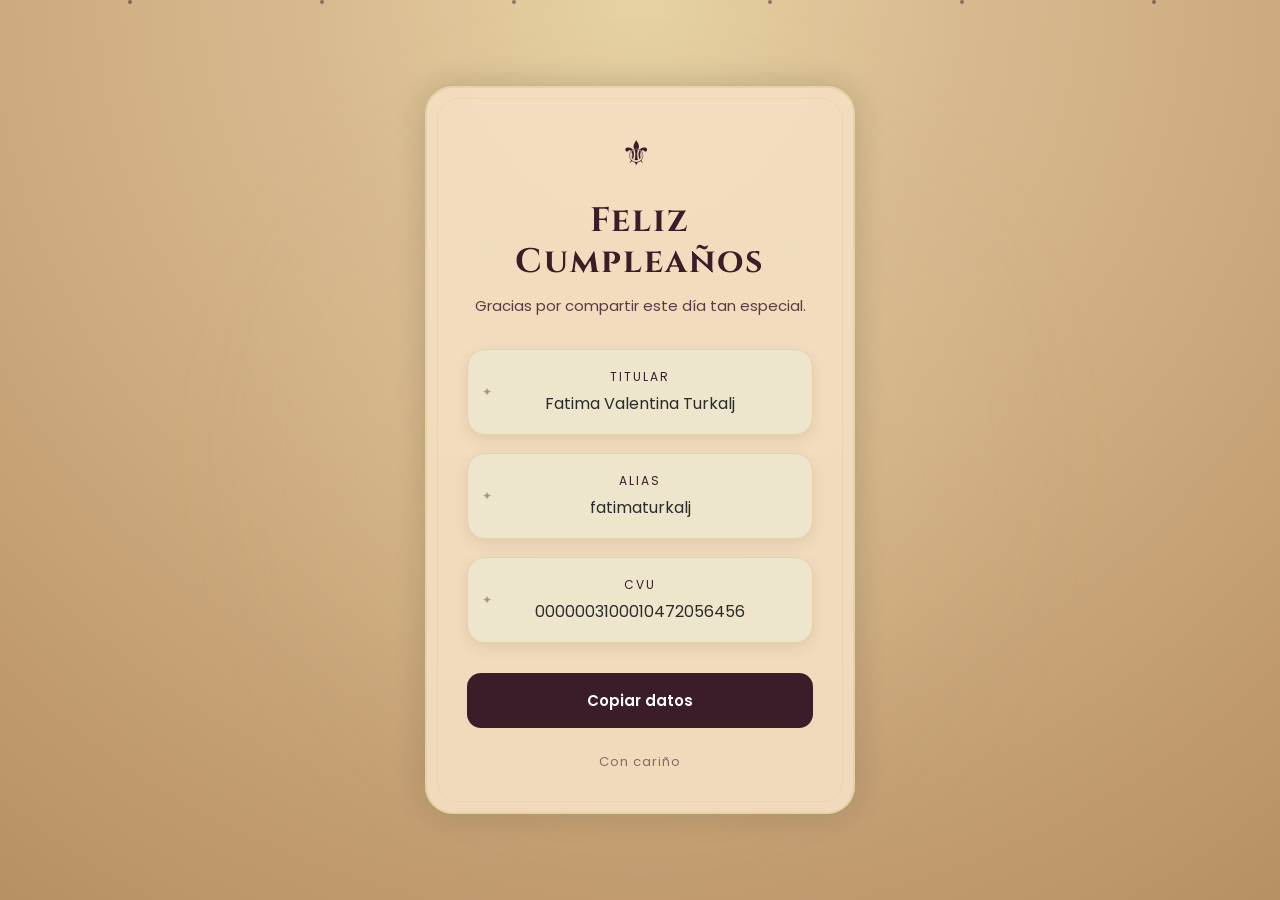
==== mp.html @ 28c3c6df "Primer commit" ====
<!DOCTYPE html>
<html lang="es">
<head>
  <meta charset="UTF-8" />
  <meta name="viewport" content="width=device-width, initial-scale=1.0"/>
  <title>Datos de Fatima</title>

  <link href="https://fonts.googleapis.com/css2?family=Cinzel:wght@400;600&family=Poppins:wght@300;400&display=swap" rel="stylesheet">

 <style>

:root{
  --marfil: #cba97c;
  --bordo: #3b1d29;
  --dorado: #e6d3a3;
  --tinta: #2b2b2b;
  --dorado-suave: #e6d3a3;
}

*{
  margin:0;
  padding:0;
  box-sizing:border-box;
}

body{
  min-height:100vh;
  display:flex;
  justify-content:center;
  align-items:center;

  /* 🎨 FONDO NUEVO usando tus colores */
  background:
  radial-gradient(circle at top,
    #e6d3a3 0%,
    #d8b98f 30%,
    #cba97c 60%,
    #b88f63 100%
  );

  font-family:'Poppins', sans-serif;
  overflow-y:auto;
  overflow-x:hidden;
  color:var(--tinta);
  padding:40px 20px;
  position:relative;
}

/* ✨ brillo suave */
.background-glow{
  position:fixed;
  width:600px;
  height:600px;
  background:rgba(230,211,163,0.18);
  border-radius:50%;
  filter:blur(80px);
  animation:pulse 5s infinite alternate;
  z-index:0;
}

@keyframes pulse{
  from{
    transform:scale(1);
  }
  to{
    transform:scale(1.15);
  }
}

/* 🪄 tarjeta */
.card{
  position:relative;
  width:90%;
  max-width:430px;

  padding:40px;

  margin:40px 0;

  border:2px solid var(--dorado);
  border-radius:28px;

  background:rgba(245,223,194,0.92);

  backdrop-filter:blur(12px);

  box-shadow:
  0 0 30px rgba(0,0,0,0.18),
  0 0 18px rgba(230,211,163,0.25);

  text-align:center;

  z-index:2;

  animation:fadeUp 1.2s ease;

  overflow:hidden;
}

.card::before{
  content:"";
  position:absolute;
  inset:10px;
  border:1px solid rgba(230,211,163,0.7);
  border-radius:22px;
  pointer-events:none;
}

@keyframes fadeUp{
  from{
    opacity:0;
    transform:translateY(30px);
  }
  to{
    opacity:1;
    transform:translateY(0);
  }
}

/* ✨ adornos */
.victorian-frame{
  position:relative;
  font-size:34px;
  color:var(--bordo);
  margin-bottom:22px;
  letter-spacing:8px;
}

.victorian-frame::before,
.victorian-frame::after{
  content:"❧ ❦ ❧";
  position:absolute;
  top:50%;
  transform:translateY(-50%);
  font-size:20px;
  color:rgba(59,29,41,0.5);
  letter-spacing:4px;
  white-space:nowrap;
}

.victorian-frame::before{
  left:-120px;
}

.victorian-frame::after{
  right:-120px;
}

/* 📝 títulos */
h1{
  font-family:'Cinzel', serif;
  font-size:34px;
  margin-bottom:10px;
  color:var(--bordo);
  letter-spacing:2px;
  line-height:1.2;
}

.subtitle{
  color:#5a3b45;
  margin-bottom:30px;
  font-size:15px;
  line-height:1.7;
}

/* 📦 cajas */
.info-box{
  background:#eee5cd;
  border:1px solid var(--dorado);
  border-radius:18px;
  padding:18px;
  margin-bottom:18px;
  transition:0.3s;
  position:relative;

  box-shadow:0 5px 15px rgba(0,0,0,0.08);
}

.info-box::before{
  content:"✦";
  position:absolute;
  left:14px;
  top:50%;
  transform:translateY(-50%);
  color:rgba(59,29,41,0.4);
  font-size:12px;
}

.info-box:hover{
  transform:translateY(-3px);
  border-color:var(--bordo);
  box-shadow:0 0 12px rgba(59,29,41,0.18);
}

.label{
  font-size:12px;
  letter-spacing:2px;
  color:var(--bordo);
  margin-bottom:6px;
  text-transform:uppercase;
}

.value{
  font-size:16px;
  color:var(--tinta);
  word-break:break-word;
  line-height:1.5;
}

/* 🔘 botón */
button{
  width:100%;
  margin-top:12px;
  padding:16px 24px;
  border:none;
  border-radius:14px;
  cursor:pointer;

  background:var(--bordo);

  color:white;
  font-weight:600;
  font-size:15px;
  transition:0.3s;
  font-family:'Poppins', sans-serif;
}

button:hover{
  background:var(--dorado);
  color:var(--tinta);
  transform:scale(1.03);
  box-shadow:0 0 18px rgba(59,29,41,0.25);
}

/* 💌 footer */
.footer{
  margin-top:24px;
  font-size:13px;
  color:#6d4b56;
  opacity:0.8;
  letter-spacing:1px;
}

/* ✨ partículas */
.sparkles{
  position:fixed;
  width:100%;
  height:100%;
  top:0;
  left:0;
  overflow:hidden;
  pointer-events:none;
  z-index:1;
}

.sparkles span{
  position:absolute;
  width:4px;
  height:4px;
  background:var(--bordo);
  border-radius:50%;
  opacity:0.5;
  animation:float 8s linear infinite;
}

@keyframes float{
  from{
    transform:translateY(100vh) scale(0);
    opacity:0;
  }
  20%{
    opacity:1;
  }
  to{
    transform:translateY(-100vh) scale(1.5);
    opacity:0;
  }
}

/* 📱 responsive */
@media(max-width:600px){

  body{
    padding:20px 12px;
    align-items:flex-start;
  }

  .card{
    width:100%;
    padding:28px 20px;
    margin:20px 0;
    border-radius:24px;
  }

  h1{
    font-size:28px;
  }

  .subtitle{
    font-size:14px;
    margin-bottom:24px;
  }

  .info-box{
    padding:16px;
  }

  .label{
    font-size:11px;
  }

  .value{
    font-size:14px;
  }

  button{
    padding:15px;
    font-size:14px;
  }

  .victorian-frame{
    font-size:28px;
  }

  .victorian-frame::before,
  .victorian-frame::after{
    display:none;
  }

}

</style>
</head>

<body>

<div class="background-glow"></div>

<div class="sparkles">
  <span style="left:10%; animation-delay:0s;"></span>
  <span style="left:25%; animation-delay:2s;"></span>
  <span style="left:40%; animation-delay:4s;"></span>
  <span style="left:60%; animation-delay:1s;"></span>
  <span style="left:75%; animation-delay:5s;"></span>
  <span style="left:90%; animation-delay:3s;"></span>
</div>

<div class="card">

  <div class="victorian-frame">
    ⚜
  </div>

  <h1>Feliz Cumpleaños</h1>

  <p class="subtitle">
    Gracias por compartir este día tan especial.
  </p>

  <div class="info-box">
    <div class="label">Titular</div>
    <div class="value">
      Fatima Valentina Turkalj
    </div>
  </div>

  <div class="info-box">
    <div class="label">Alias</div>
    <div class="value" id="alias">
      fatimaturkalj
    </div>
  </div>

  <div class="info-box">
    <div class="label">CVU</div>
    <div class="value" id="cbu">
      0000003100010472056456
    </div>
  </div>

  <button onclick="copiarDatos()">
    Copiar datos
  </button>

  <div class="footer">
    Con cariño 
  </div>

</div>

<script>

function copiarDatos(){

  const alias = document.getElementById("alias").innerText;
  const cbu = document.getElementById("cbu").innerText;

  const texto =
`Alias: ${alias}
CBU: ${cbu}`;

  navigator.clipboard.writeText(texto);

  alert("Datos copiados ✨");

}

</script>

</body>
</html>
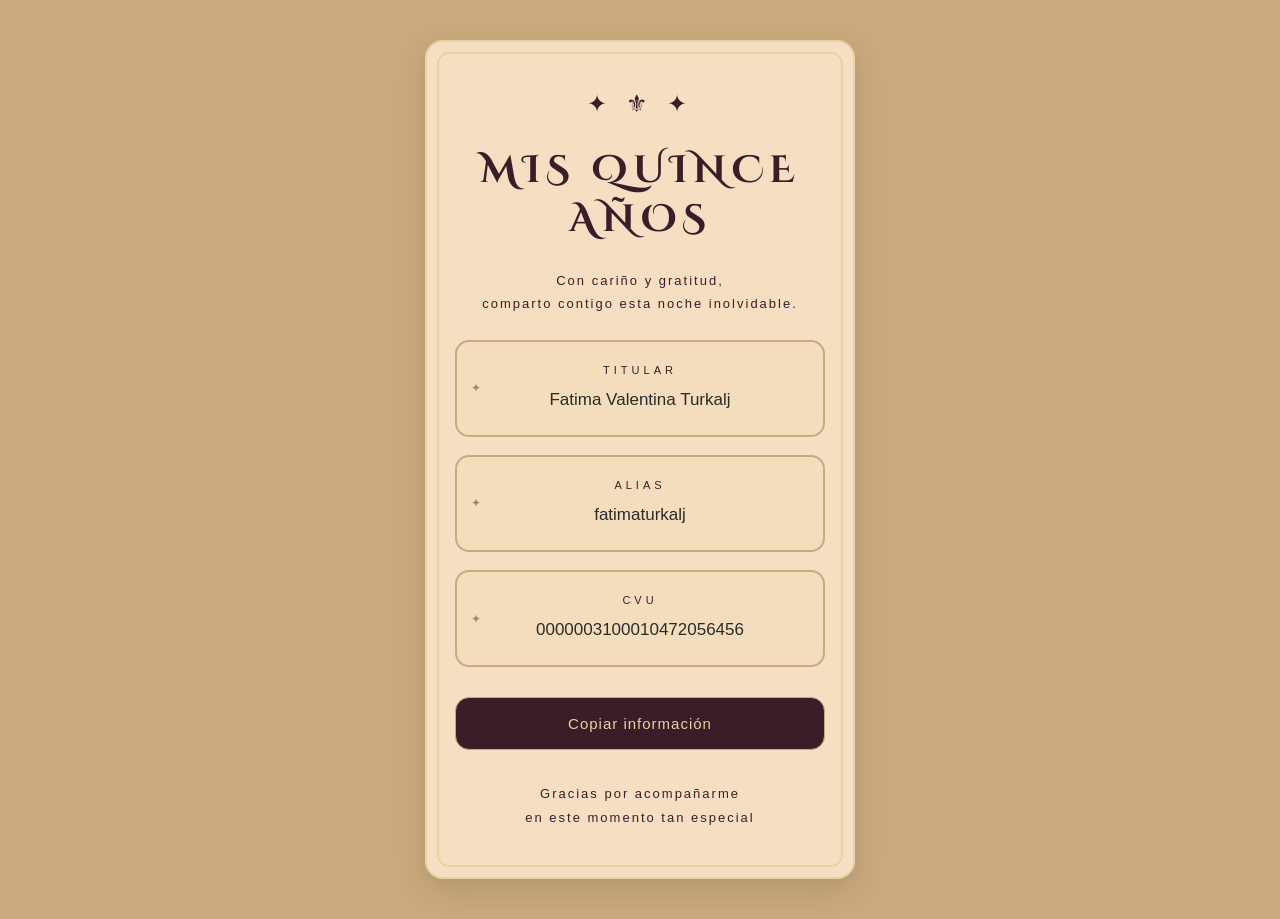
==== commit d8eb59b3: "Septimo cambio" ====
--- a/mp.html
+++ b/mp.html
@@ -1,20 +1,20 @@
 <!DOCTYPE html>
 <html lang="es">
 <head>
-  <meta charset="UTF-8" />
-  <meta name="viewport" content="width=device-width, initial-scale=1.0"/>
-  <title>Datos de Fatima</title>
-
-  <link href="https://fonts.googleapis.com/css2?family=Cinzel:wght@400;600&family=Poppins:wght@300;400&display=swap" rel="stylesheet">
-
- <style>
-
+<meta charset="UTF-8" />
+<meta name="viewport" content="width=device-width, initial-scale=1.0"/>
+
+<link rel="preconnect" href="https://fonts.googleapis.com">
+<link rel="preconnect" href="https://fonts.gstatic.com" crossorigin>
+<link href="https://fonts.googleapis.com/css2?family=Cinzel+Decorative:wght@400;700&family=Cormorant+Garamond:wght@300;400;600&family=Great+Vibes&display=swap" rel="stylesheet"><title>Mis XV Años</title>
+
+<style>
 :root{
-  --marfil: #cba97c;
-  --bordo: #3b1d29;
-  --dorado: #e6d3a3;
-  --tinta: #2b2b2b;
-  --dorado-suave: #e6d3a3;
+ --marfil: #cba97c;
+    --bordo: #3b1d29;  /*4b1e2f*/
+    --dorado: #e6d3a3;
+    --tinta: #2b2b2b;
+    --dorado-suave: #e6d3a3;
 }
 
 *{
@@ -24,307 +24,267 @@
 }
 
 body{
+
   min-height:100vh;
+
   display:flex;
   justify-content:center;
   align-items:center;
 
-  /* 🎨 FONDO NUEVO usando tus colores */
+  padding:40px 18px;
+
+  font-family:'Montserrat', sans-serif;
+
+  color:var(--tinta);
+
   background:
-  radial-gradient(circle at top,
-    #e6d3a3 0%,
-    #d8b98f 30%,
-    #cba97c 60%,
-    #b88f63 100%
-  );
-
-  font-family:'Poppins', sans-serif;
-  overflow-y:auto;
+    var(--marfil);
+
+  position:relative;
+
   overflow-x:hidden;
+}
+
+/* textura suave */
+
+body::before{
+
+  content:"";
+
+  position:fixed;
+  inset:0;
+
+  background-image:
+  radial-gradient(rgba(255,255,255,0.12) 1px, transparent 1px);
+
+
+  opacity:0.20;
+
+  pointer-events:none;
+}
+
+/* tarjeta */
+
+.card{
+
+  width:100%;
+  max-width:430px;
+
+  background: #f5dfc2;
+
+  backdrop-filter:blur(3px);
+
+  border:2px solid var(--dorado-suave);
+
+  border-radius:18px;
+
+  padding:48px 28px;
+
+  position:relative;
+
+  box-shadow:
+  0 10px 30px rgba(43,43,43,0.15);
+
+  text-align:center;
+}
+
+/* doble borde */
+
+.card::before{
+
+  content:"";
+
+  position:absolute;
+
+  inset:10px;
+
+  border:2px solid var(--dorado);
+
+  border-radius:12px;
+
+  pointer-events:none;
+}
+
+/* ornamento */
+
+.ornament{
+
+  font-size:24px;
+
+  color:var(--bordo);
+
+  margin-bottom:28px;
+
+  letter-spacing:6px;
+}
+
+/* titulo */
+
+h1{
+
+font-family: 'Cinzel Decorative', serif;
+  font-weight:600;
+  font-size:38px;
+  color:var(--bordo);
+
+  letter-spacing:6px;
+
+  text-transform:uppercase;
+
+  line-height:1.3;
+
+  margin-bottom:18px;
+}
+
+/* subtitulo */
+
+.subtitle{
+
+  margin:24px;
+
+  color:var(--bordo);
+
+  font-size:13px;
+
+  letter-spacing:2px;
+
+  line-height:1.8;
+}
+
+/* cajas */
+
+.info-box{
+
+  background:rgba(230,211,163,0.18);
+
+  border:2px solid var(--marfil);
+
+  border-radius:14px;
+
+  padding:22px 18px;
+
+  margin-bottom:18px;
+
+  position:relative;
+}
+
+/* detalle lateral */
+
+.info-box::before{
+
+  content:"✦";
+
+  position:absolute;
+
+  left:14px;
+
+  top:50%;
+
+  transform:translateY(-50%);
+
+  color:rgba(59,29,41,0.45);
+
+  font-size:12px;
+}
+
+.label{
+
+  font-size:11px;
+
+  letter-spacing:4px;
+
+  text-transform:uppercase;
+
+  color:var(--bordo);
+
+  margin-bottom:10px;
+}
+
+.value{
+
+  font-size:17px;
+
   color:var(--tinta);
-  padding:40px 20px;
-  position:relative;
-}
-
-/* ✨ brillo suave */
-.background-glow{
-  position:fixed;
-  width:600px;
-  height:600px;
-  background:rgba(230,211,163,0.18);
-  border-radius:50%;
-  filter:blur(80px);
-  animation:pulse 5s infinite alternate;
-  z-index:0;
-}
-
-@keyframes pulse{
-  from{
-    transform:scale(1);
-  }
-  to{
-    transform:scale(1.15);
-  }
-}
-
-/* 🪄 tarjeta */
-.card{
-  position:relative;
-  width:90%;
-  max-width:430px;
-
-  padding:40px;
-
-  margin:40px 0;
-
-  border:2px solid var(--dorado);
-  border-radius:28px;
-
-  background:rgba(245,223,194,0.92);
-
-  backdrop-filter:blur(12px);
-
-  box-shadow:
-  0 0 30px rgba(0,0,0,0.18),
-  0 0 18px rgba(230,211,163,0.25);
-
-  text-align:center;
-
-  z-index:2;
-
-  animation:fadeUp 1.2s ease;
-
-  overflow:hidden;
-}
-
-.card::before{
-  content:"";
-  position:absolute;
-  inset:10px;
-  border:1px solid rgba(230,211,163,0.7);
-  border-radius:22px;
-  pointer-events:none;
-}
-
-@keyframes fadeUp{
-  from{
-    opacity:0;
-    transform:translateY(30px);
-  }
-  to{
-    opacity:1;
-    transform:translateY(0);
-  }
-}
-
-/* ✨ adornos */
-.victorian-frame{
-  position:relative;
-  font-size:34px;
-  color:var(--bordo);
-  margin-bottom:22px;
-  letter-spacing:8px;
-}
-
-.victorian-frame::before,
-.victorian-frame::after{
-  content:"❧ ❦ ❧";
-  position:absolute;
-  top:50%;
-  transform:translateY(-50%);
-  font-size:20px;
-  color:rgba(59,29,41,0.5);
-  letter-spacing:4px;
-  white-space:nowrap;
-}
-
-.victorian-frame::before{
-  left:-120px;
-}
-
-.victorian-frame::after{
-  right:-120px;
-}
-
-/* 📝 títulos */
-h1{
-  font-family:'Cinzel', serif;
-  font-size:34px;
-  margin-bottom:10px;
-  color:var(--bordo);
+
+  line-height:1.6;
+
+  word-break:break-word;
+}
+
+/* botón */
+
+button{
+
+  width:100%;
+
+  margin-top:12px;
+
+  padding:17px;
+
+  border-radius:14px;
+
+  border:1px solid var(--marfil);
+
+  background:var(--bordo);
+
+  color:var(--dorado);
+
+  font-family:'Montserrat', sans-serif;
+
+  font-size:15px;
+
+  letter-spacing:1px;
+
+  cursor:pointer;
+
+  transition:0.3s;
+}
+
+button:hover{
+
+  background:var(--tinta);
+
+  color:var(--dorado-suave);
+}
+
+/* footer */
+
+.footer{
+
+  margin-top:32px;
+
+  color:var(--bordo);
+
+  font-size:13px;
+
   letter-spacing:2px;
-  line-height:1.2;
-}
-
-.subtitle{
-  color:#5a3b45;
-  margin-bottom:30px;
-  font-size:15px;
-  line-height:1.7;
-}
-
-/* 📦 cajas */
-.info-box{
-  background:#eee5cd;
-  border:1px solid var(--dorado);
-  border-radius:18px;
-  padding:18px;
-  margin-bottom:18px;
-  transition:0.3s;
-  position:relative;
-
-  box-shadow:0 5px 15px rgba(0,0,0,0.08);
-}
-
-.info-box::before{
-  content:"✦";
-  position:absolute;
-  left:14px;
-  top:50%;
-  transform:translateY(-50%);
-  color:rgba(59,29,41,0.4);
-  font-size:12px;
-}
-
-.info-box:hover{
-  transform:translateY(-3px);
-  border-color:var(--bordo);
-  box-shadow:0 0 12px rgba(59,29,41,0.18);
-}
-
-.label{
-  font-size:12px;
-  letter-spacing:2px;
-  color:var(--bordo);
-  margin-bottom:6px;
-  text-transform:uppercase;
-}
-
-.value{
-  font-size:16px;
-  color:var(--tinta);
-  word-break:break-word;
-  line-height:1.5;
-}
-
-/* 🔘 botón */
-button{
-  width:100%;
-  margin-top:12px;
-  padding:16px 24px;
-  border:none;
-  border-radius:14px;
-  cursor:pointer;
-
-  background:var(--bordo);
-
-  color:white;
-  font-weight:600;
-  font-size:15px;
-  transition:0.3s;
-  font-family:'Poppins', sans-serif;
-}
-
-button:hover{
-  background:var(--dorado);
-  color:var(--tinta);
-  transform:scale(1.03);
-  box-shadow:0 0 18px rgba(59,29,41,0.25);
-}
-
-/* 💌 footer */
-.footer{
-  margin-top:24px;
-  font-size:13px;
-  color:#6d4b56;
-  opacity:0.8;
-  letter-spacing:1px;
-}
-
-/* ✨ partículas */
-.sparkles{
-  position:fixed;
-  width:100%;
-  height:100%;
-  top:0;
-  left:0;
-  overflow:hidden;
-  pointer-events:none;
-  z-index:1;
-}
-
-.sparkles span{
-  position:absolute;
-  width:4px;
-  height:4px;
-  background:var(--bordo);
-  border-radius:50%;
-  opacity:0.5;
-  animation:float 8s linear infinite;
-}
-
-@keyframes float{
-  from{
-    transform:translateY(100vh) scale(0);
-    opacity:0;
-  }
-  20%{
-    opacity:1;
-  }
-  to{
-    transform:translateY(-100vh) scale(1.5);
-    opacity:0;
-  }
-}
-
-/* 📱 responsive */
+
+  line-height:1.8;
+}
+
+/* responsive */
+
 @media(max-width:600px){
 
   body{
     padding:20px 12px;
-    align-items:flex-start;
   }
 
   .card{
-    width:100%;
-    padding:28px 20px;
-    margin:20px 0;
-    border-radius:24px;
+    padding:40px 22px;
   }
 
   h1{
-    font-size:28px;
+    font-size:34px;
+    letter-spacing:4px;
   }
 
   .subtitle{
     font-size:14px;
-    margin-bottom:24px;
-  }
-
-  .info-box{
-    padding:16px;
-  }
-
-  .label{
-    font-size:11px;
   }
 
   .value{
-    font-size:14px;
-  }
-
-  button{
-    padding:15px;
-    font-size:14px;
-  }
-
-  .victorian-frame{
-    font-size:28px;
-  }
-
-  .victorian-frame::before,
-  .victorian-frame::after{
-    display:none;
+    font-size:15px;
   }
 
 }
@@ -334,56 +294,68 @@
 
 <body>
 
-<div class="background-glow"></div>
-
-<div class="sparkles">
-  <span style="left:10%; animation-delay:0s;"></span>
-  <span style="left:25%; animation-delay:2s;"></span>
-  <span style="left:40%; animation-delay:4s;"></span>
-  <span style="left:60%; animation-delay:1s;"></span>
-  <span style="left:75%; animation-delay:5s;"></span>
-  <span style="left:90%; animation-delay:3s;"></span>
-</div>
-
 <div class="card">
 
-  <div class="victorian-frame">
-    ⚜
-  </div>
-
-  <h1>Feliz Cumpleaños</h1>
+  <div class="ornament">
+    ✦ ⚜ ✦
+  </div>
+
+  <h1>
+    Mis quince
+    <br>
+    Años
+  </h1>
 
   <p class="subtitle">
-    Gracias por compartir este día tan especial.
+    Con cariño y gratitud,
+    <br>
+    comparto contigo esta noche inolvidable.
   </p>
 
   <div class="info-box">
-    <div class="label">Titular</div>
+
+    <div class="label">
+      Titular
+    </div>
+
     <div class="value">
       Fatima Valentina Turkalj
     </div>
+
   </div>
 
   <div class="info-box">
-    <div class="label">Alias</div>
+
+    <div class="label">
+      Alias
+    </div>
+
     <div class="value" id="alias">
       fatimaturkalj
     </div>
+
   </div>
 
   <div class="info-box">
-    <div class="label">CVU</div>
-    <div class="value" id="cbu">
+
+    <div class="label">
+      CVU
+    </div>
+
+    <div class="value" id="cvu">
       0000003100010472056456
     </div>
+
   </div>
 
   <button onclick="copiarDatos()">
-    Copiar datos
+    Copiar información
   </button>
 
   <div class="footer">
-    Con cariño 
+    Gracias por acompañarme
+    <br>
+    en este momento tan especial
   </div>
 
 </div>
@@ -392,16 +364,19 @@
 
 function copiarDatos(){
 
-  const alias = document.getElementById("alias").innerText;
-  const cbu = document.getElementById("cbu").innerText;
+  const alias =
+  document.getElementById("alias").innerText;
+
+  const cvu =
+  document.getElementById("cvu").innerText;
 
   const texto =
 `Alias: ${alias}
-CBU: ${cbu}`;
+CVU: ${cvu}`;
 
   navigator.clipboard.writeText(texto);
 
-  alert("Datos copiados ✨");
+  alert("Información copiada ✨");
 
 }
 
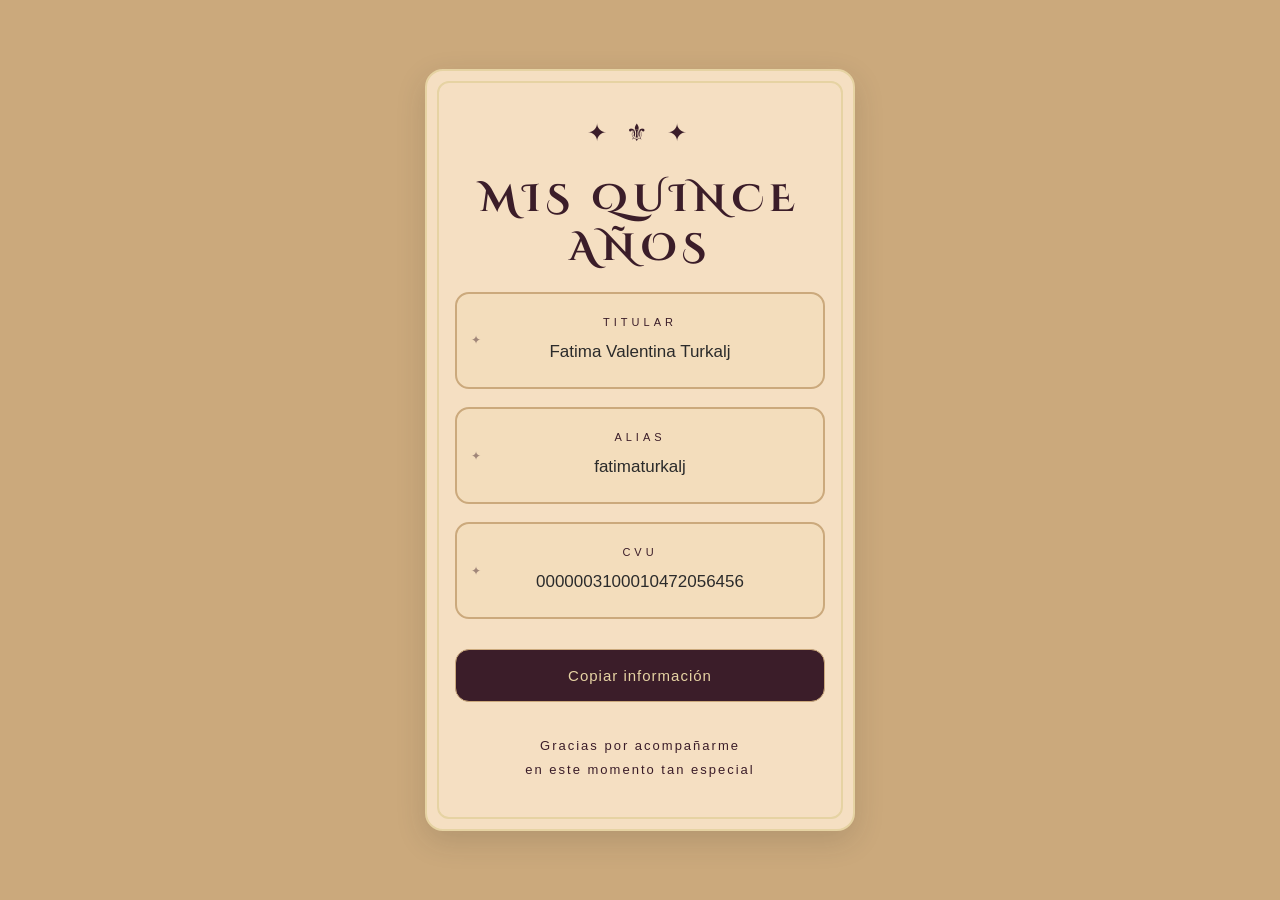
==== commit 0f185256: "Octavo cambio" ====
--- a/mp.html
+++ b/mp.html
@@ -306,11 +306,6 @@
     Años
   </h1>
 
-  <p class="subtitle">
-    Con cariño y gratitud,
-    <br>
-    comparto contigo esta noche inolvidable.
-  </p>
 
   <div class="info-box">
 
